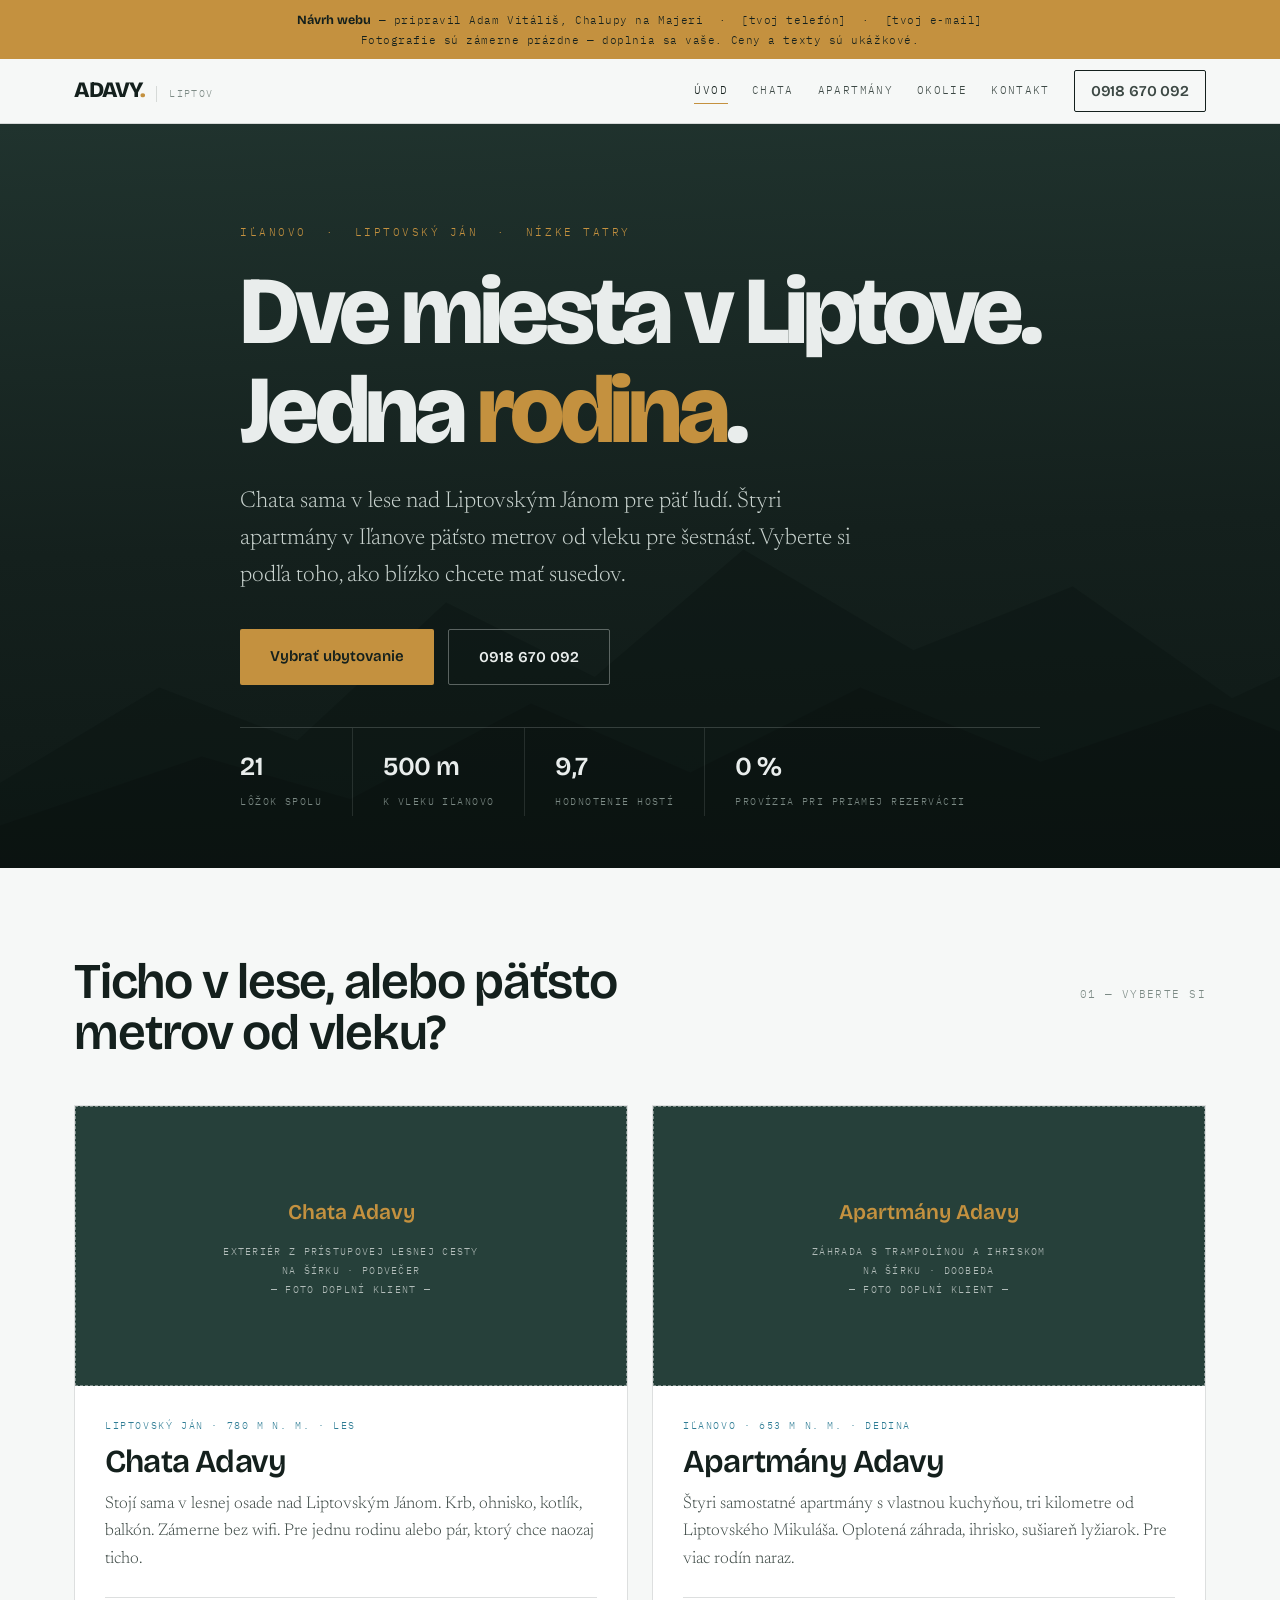
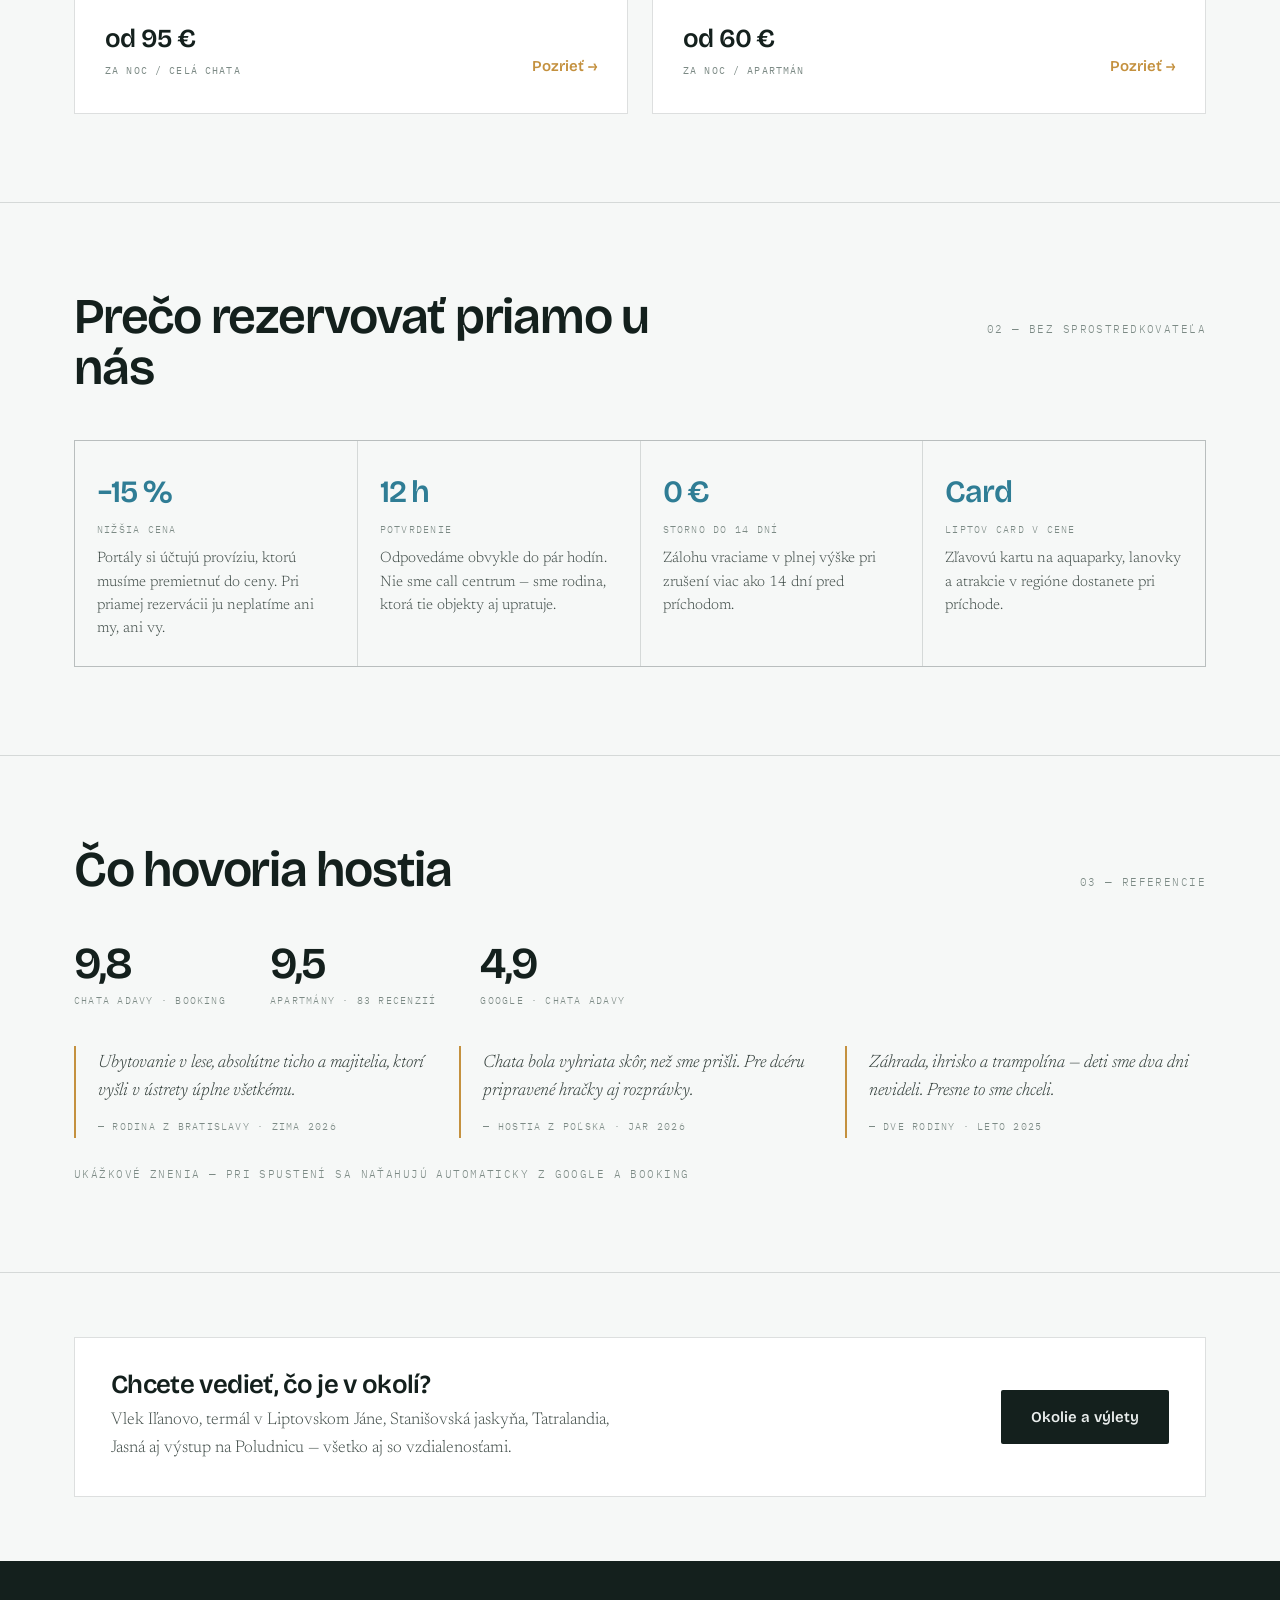
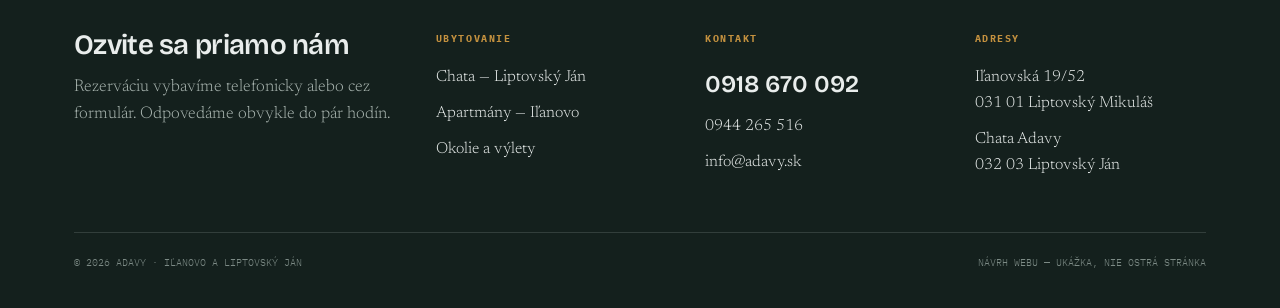
==== index.html @ ebac578f "Add files via upload" ====
<!DOCTYPE html>
<html lang="sk">
<head>
<meta charset="utf-8">
<meta name="viewport" content="width=device-width, initial-scale=1, viewport-fit=cover">
<title>Adavy — chata a apartmány v Liptove | Iľanovo a Liptovský Ján</title>
<meta name="description" content="Chata v lese pre 5 osôb v Liptovskom Jáne a 4 apartmány pre 16 osôb v Iľanove. 500 m od vleku, 10 minút od termálu. Rezervujte priamo u majiteľa bez provízie.">
<meta name="robots" content="noindex,nofollow">
<link rel="canonical" href="https://www.adavy.sk/">
<meta property="og:title" content="Adavy — chata a apartmány v Liptove">
<meta property="og:description" content="Chata v lese v Liptovskom Jáne a štyri apartmány v Iľanove. Priama rezervácia bez provízie.">
<meta property="og:type" content="website">
<link rel="preconnect" href="https://fonts.googleapis.com">
<link rel="preconnect" href="https://fonts.gstatic.com" crossorigin>
<link href="https://fonts.googleapis.com/css2?family=Bricolage+Grotesque:opsz,wght@12..96,400;12..96,600;12..96,800&family=Newsreader:ital,opsz,wght@0,6..72,300;0,6..72,400;1,6..72,300&family=IBM+Plex+Mono:wght@400;500&display=swap" rel="stylesheet">
<link rel="stylesheet" href="./style.css">
</head>
<body>

<a class="skip" href="#obsah">Preskočiť na obsah</a>

<div class="draftbar">
  <b>Návrh webu</b> — pripravil Adam Vitáliš, Chalupy na Majeri &nbsp;·&nbsp;
  [tvoj telefón] &nbsp;·&nbsp; [tvoj e-mail]<br>
  Fotografie sú zámerne prázdne — doplnia sa vaše. Ceny a texty sú ukážkové.
</div>

<nav class="nav">
  <div class="nav-in">
    <a href="./" class="brand"><span class="logo">ADAVY<span>.</span></span>
      <span class="alt-badge">Liptov</span></a>
    <div class="nav-links">
      <a href="./" aria-current="page">Úvod</a>
      <a href="./chata-liptovsky-jan/">Chata</a>
      <a href="./apartmany-ilanovo/">Apartmány</a>
      <a href="./okolie/">Okolie</a>
      <a href="./kontakt/">Kontakt</a>
      <a href="tel:+421918670092" class="nav-tel">0918 670 092</a>
    </div>
  </div>
</nav>

<main id="obsah">

<header class="hero hero-home">
  <div class="hero-bg"></div>
  <svg class="ridge" viewBox="0 0 1400 420" preserveAspectRatio="none" aria-hidden="true">
    <path d="M0 340 L150 250 L280 300 L420 170 L560 240 L700 120 L860 215 L1010 155 L1160 260 L1280 205 L1400 280 L1400 420 L0 420 Z" fill="#0B1512" opacity=".85"/>
    <path d="M0 380 L190 315 L330 355 L500 265 L650 330 L810 250 L980 320 L1140 265 L1300 330 L1400 300 L1400 420 L0 420 Z" fill="#080F0D"/>
  </svg>
  <div class="wrap">
    <div class="eyebrow">Iľanovo &nbsp;·&nbsp; Liptovský Ján &nbsp;·&nbsp; Nízke Tatry</div>
    <h1>Dve miesta v Liptove.<br>Jedna <em>rodina</em>.</h1>
    <p class="lede">Chata sama v lese nad Liptovským Jánom pre päť ľudí. Štyri apartmány v Iľanove päťsto metrov od vleku pre šestnásť. Vyberte si podľa toho, ako blízko chcete mať susedov.</p>
    <div class="hero-cta">
      <a href="#vyber" class="btn btn-primary">Vybrať ubytovanie</a>
      <a href="tel:+421918670092" class="btn btn-ghost">0918 670 092</a>
    </div>
    <div class="hero-meta">
      <div><b>21</b><span>lôžok spolu</span></div>
      <div><b>500 m</b><span>k vleku Iľanovo</span></div>
      <div><b>9,7</b><span>hodnotenie hostí</span></div>
      <div><b>0 %</b><span>provízia pri priamej rezervácii</span></div>
    </div>
  </div>
</header>

<section id="vyber">
  <div class="wrap">
    <div class="sec-head">
      <h2>Ticho v lese, alebo päťsto metrov od vleku?</h2>
      <div class="mono">01 — Vyberte si</div>
    </div>

    <div class="choose">
      <a class="card" href="./chata-liptovsky-jan/">
        <div class="ph"><b>Chata Adavy</b>Exteriér z prístupovej lesnej cesty<br>na šírku · podvečer<br>— foto doplní klient —</div>
        <div class="card-body">
          <div class="card-alt">Liptovský Ján · 780 m n. m. · les</div>
          <h3>Chata Adavy</h3>
          <p>Stojí sama v lesnej osade nad Liptovským Jánom. Krb, ohnisko, kotlík, balkón. Zámerne bez wifi. Pre jednu rodinu alebo pár, ktorý chce naozaj ticho.</p>
          <div class="card-foot">
            <b>od 95 €<small>za noc / celá chata</small></b>
            <em>Pozrieť →</em>
          </div>
        </div>
      </a>

      <a class="card" href="./apartmany-ilanovo/">
        <div class="ph"><b>Apartmány Adavy</b>Záhrada s trampolínou a ihriskom<br>na šírku · doobeda<br>— foto doplní klient —</div>
        <div class="card-body">
          <div class="card-alt">Iľanovo · 653 m n. m. · dedina</div>
          <h3>Apartmány Adavy</h3>
          <p>Štyri samostatné apartmány s vlastnou kuchyňou, tri kilometre od Liptovského Mikuláša. Oplotená záhrada, ihrisko, sušiareň lyžiarok. Pre viac rodín naraz.</p>
          <div class="card-foot">
            <b>od 60 €<small>za noc / apartmán</small></b>
            <em>Pozrieť →</em>
          </div>
        </div>
      </a>
    </div>
  </div>
</section>

<section>
  <div class="wrap">
    <div class="sec-head">
      <h2>Prečo rezervovať priamo u nás</h2>
      <div class="mono">02 — Bez sprostredkovateľa</div>
    </div>
    <div class="okolie">
      <div class="ok"><b>−15 %</b><em>Nižšia cena</em><p>Portály si účtujú províziu, ktorú musíme premietnuť do ceny. Pri priamej rezervácii ju neplatíme ani my, ani vy.</p></div>
      <div class="ok"><b>12 h</b><em>Potvrdenie</em><p>Odpovedáme obvykle do pár hodín. Nie sme call centrum — sme rodina, ktorá tie objekty aj upratuje.</p></div>
      <div class="ok"><b>0 €</b><em>Storno do 14 dní</em><p>Zálohu vraciame v plnej výške pri zrušení viac ako 14 dní pred príchodom.</p></div>
      <div class="ok"><b>Card</b><em>Liptov Card v cene</em><p>Zľavovú kartu na aquaparky, lanovky a atrakcie v regióne dostanete pri príchode.</p></div>
    </div>
  </div>
</section>

<section>
  <div class="wrap">
    <div class="sec-head">
      <h2>Čo hovoria hostia</h2>
      <div class="mono">03 — Referencie</div>
    </div>
    <div class="score">
      <div><b>9,8</b><span>Chata Adavy · Booking</span></div>
      <div><b>9,5</b><span>Apartmány · 83 recenzií</span></div>
      <div><b>4,9</b><span>Google · Chata Adavy</span></div>
    </div>
    <div class="revs">
      <div class="rev"><p>Ubytovanie v lese, absolútne ticho a majitelia, ktorí vyšli v ústrety úplne všetkému.</p><cite>— Rodina z Bratislavy · zima 2026</cite></div>
      <div class="rev"><p>Chata bola vyhriata skôr, než sme prišli. Pre dcéru pripravené hračky aj rozprávky.</p><cite>— Hostia z Poľska · jar 2026</cite></div>
      <div class="rev"><p>Záhrada, ihrisko a trampolína — deti sme dva dni nevideli. Presne to sme chceli.</p><cite>— Dve rodiny · leto 2025</cite></div>
    </div>
    <p class="mono" style="margin-top:28px;color:var(--kamen)">Ukážkové znenia — pri spustení sa naťahujú automaticky z Google a Booking</p>
  </div>
</section>

<section class="tight last">
  <div class="wrap">
    <div class="cross">
      <div>
        <h3>Chcete vedieť, čo je v okolí?</h3>
        <p>Vlek Iľanovo, termál v Liptovskom Jáne, Stanišovská jaskyňa, Tatralandia, Jasná aj výstup na Poludnicu — všetko aj so vzdialenosťami.</p>
      </div>
      <a href="./okolie/" class="btn btn-dark">Okolie a výlety</a>
    </div>
  </div>
</section>

</main>

<footer>
  <div class="wrap">
    <div class="foot">
      <div>
        <h3>Ozvite sa priamo nám</h3>
        <p>Rezerváciu vybavíme telefonicky alebo cez formulár. Odpovedáme obvykle do pár hodín.</p>
      </div>
      <div>
        <h5>Ubytovanie</h5>
        <a href="./chata-liptovsky-jan/">Chata — Liptovský Ján</a>
        <a href="./apartmany-ilanovo/">Apartmány — Iľanovo</a>
        <a href="./okolie/">Okolie a výlety</a>
      </div>
      <div>
        <h5>Kontakt</h5>
        <a href="tel:+421918670092" class="tel">0918 670 092</a>
        <a href="tel:+421944265516">0944 265 516</a>
        <a href="mailto:info@adavy.sk">info@adavy.sk</a>
      </div>
      <div>
        <h5>Adresy</h5>
        <a href="./kontakt/">Iľanovská 19/52<br>031 01 Liptovský Mikuláš</a>
        <a href="./kontakt/">Chata Adavy<br>032 03 Liptovský Ján</a>
      </div>
    </div>
    <div class="legal">
      <span>© 2026 Adavy · Iľanovo a Liptovský Ján</span>
      <span>Návrh webu — ukážka, nie ostrá stránka</span>
    </div>
  </div>
</footer>

<div class="sticky">
  <a href="tel:+421918670092" style="background:var(--drevo);color:var(--noc)">Zavolať</a>
  <a href="#vyber" style="border:1px solid rgba(233,237,236,.35);color:var(--sneh)">Vybrať ubytovanie</a>
</div>

</body>
</html>
---- style.css ----
/* ==========================================================
   ADAVY — spoločné štýly
   Farby: smrek / sneh / drevo (ochra) / prameň (modrá)
   Písmo: Bricolage Grotesque · Newsreader · IBM Plex Mono
   ========================================================== */

:root{
  --noc:#14201D; --smrek:#26403A; --sneh:#E9EDEC; --papier:#F6F8F7;
  --pramen:#2F7D95; --drevo:#C4913F; --kamen:#7C8A85; --linka:rgba(20,32,29,.14);
  --disp:'Bricolage Grotesque',system-ui,sans-serif;
  --body:'Newsreader',Georgia,serif;
  --mono:'IBM Plex Mono',ui-monospace,monospace;
}
*{box-sizing:border-box;margin:0;padding:0}
html{scroll-behavior:smooth;scroll-padding-top:100px}
@media (prefers-reduced-motion:reduce){html{scroll-behavior:auto}*{animation:none!important;transition:none!important}}
body{background:var(--papier);color:var(--noc);font-family:var(--body);font-size:17px;
  line-height:1.62;font-weight:300;-webkit-font-smoothing:antialiased;overflow-x:hidden}
h1,h2,h3,h4{font-family:var(--disp);font-weight:600;line-height:1.03;letter-spacing:-.025em}
a{color:inherit}
img{max-width:100%;display:block}
.wrap{max-width:1180px;margin:0 auto;padding:0 24px}
.mono{font-family:var(--mono);font-size:11px;letter-spacing:.13em;text-transform:uppercase}
:focus-visible{outline:2px solid var(--drevo);outline-offset:3px}
.skip{position:absolute;left:-9999px}
.skip:focus{left:24px;top:10px;z-index:200;background:var(--drevo);color:var(--noc);
  padding:10px 18px;font-family:var(--disp);font-weight:600;border-radius:2px}

/* ---------- Pracovná lišta (pred spustením zmazať) ---------- */
.draftbar{background:var(--drevo);color:var(--noc);font-family:var(--mono);font-size:11px;
  letter-spacing:.05em;padding:9px 24px;text-align:center;line-height:1.75;position:relative;z-index:100}
.draftbar b{font-family:var(--disp);font-size:12.5px;letter-spacing:0}

/* ---------- Hlavička ---------- */
.nav{position:sticky;top:0;z-index:70;background:rgba(246,248,247,.94);
  backdrop-filter:blur(12px);border-bottom:1px solid var(--linka)}
.nav-in{max-width:1180px;margin:0 auto;padding:0 24px;height:64px;
  display:flex;align-items:center;justify-content:space-between;gap:20px}
.brand{display:flex;align-items:baseline;gap:12px;text-decoration:none}
.logo{font-family:var(--disp);font-weight:800;font-size:22px;letter-spacing:-.05em}
.logo span{color:var(--drevo)}
.alt-badge{font-family:var(--mono);font-size:9.5px;letter-spacing:.14em;color:var(--kamen);
  text-transform:uppercase;border-left:1px solid var(--linka);padding-left:12px}
.nav-links{display:flex;gap:24px;align-items:center}
.nav-links a{font-family:var(--mono);font-size:10.5px;letter-spacing:.13em;text-transform:uppercase;
  text-decoration:none;color:#3D4945;transition:color .18s;padding:4px 0;border-bottom:1px solid transparent}
.nav-links a:hover{color:var(--drevo)}
.nav-links a[aria-current="page"]{color:var(--noc);border-bottom-color:var(--drevo)}
.nav-tel{font-family:var(--disp)!important;font-size:15px!important;font-weight:600;
  letter-spacing:-.01em!important;text-transform:none!important;
  border:1px solid var(--noc)!important;padding:8px 16px!important;border-radius:2px}
.nav-tel:hover{background:var(--noc);color:var(--sneh)!important}
@media(max-width:980px){.nav-links a:not(.nav-tel){display:none}.alt-badge{display:none}}

/* ---------- Tlačidlá ---------- */
.btn{display:inline-block;font-family:var(--disp);font-weight:600;font-size:15px;padding:15px 30px;
  border-radius:2px;text-decoration:none;transition:transform .18s,background .18s;border:0;cursor:pointer}
.btn-primary{background:var(--drevo);color:var(--noc)}
.btn-primary:hover{transform:translateY(-2px);background:#D9A54D}
.btn-ghost{border:1px solid rgba(233,237,236,.35);color:var(--sneh)}
.btn-ghost:hover{background:rgba(233,237,236,.09)}
.btn-dark{background:var(--noc);color:var(--sneh)}
.btn-dark:hover{background:var(--smrek);transform:translateY(-2px)}

/* ---------- Hero ---------- */
.hero{position:relative;overflow:hidden;display:flex;flex-direction:column;justify-content:flex-end}
.hero-home{min-height:82vh;padding:100px 0 52px}
.hero-page{min-height:56vh;padding:88px 0 46px}
.hero-bg{position:absolute;inset:0;background:linear-gradient(178deg,#20332E,#14201D 55%,#0E1815)}
.ridge{position:absolute;left:0;right:0;bottom:0;height:60%;opacity:.5}
.hero .wrap{position:relative;z-index:2;color:var(--sneh)}
.eyebrow{font-family:var(--mono);font-size:10.5px;letter-spacing:.24em;text-transform:uppercase;
  color:var(--drevo);margin-bottom:22px}
.hero-home h1{font-size:clamp(44px,7.6vw,96px);font-weight:800;letter-spacing:-.045em;max-width:15ch}
.hero-page h1{font-size:clamp(38px,6vw,74px);font-weight:800;letter-spacing:-.045em;max-width:16ch}
.hero h1 em{font-style:normal;color:var(--drevo)}
.lede{font-size:clamp(18px,2.1vw,23px);max-width:48ch;margin-top:22px;color:#C9D3CF}
.hero-cta{margin-top:34px;display:flex;gap:14px;flex-wrap:wrap}
.hero-meta{display:flex;flex-wrap:wrap;margin-top:42px;border-top:1px solid rgba(233,237,236,.18)}
.hero-meta div{padding:18px 30px 0 0;margin-right:30px;border-right:1px solid rgba(233,237,236,.12)}
.hero-meta div:last-child{border:0;margin-right:0}
.hero-meta b{font-family:var(--disp);font-size:26px;font-weight:600;display:block;letter-spacing:-.03em}
.hero-meta span{font-family:var(--mono);font-size:9.5px;letter-spacing:.15em;
  text-transform:uppercase;color:var(--kamen)}

/* ---------- Sekcie ---------- */
section{padding:88px 0;border-bottom:1px solid var(--linka)}
section.tight{padding:64px 0}
section.last{border-bottom:0}
.sec-head{display:flex;justify-content:space-between;align-items:baseline;gap:24px;
  margin-bottom:46px;flex-wrap:wrap}
.sec-head h2{font-size:clamp(30px,4.2vw,50px);max-width:19ch}
.sec-head .mono{color:var(--kamen);white-space:nowrap}
.prose{max-width:66ch;font-size:19px}
.prose p+p{margin-top:18px}

/* ---------- Rozcestník (2 karty) ---------- */
.choose{display:grid;grid-template-columns:1fr 1fr;gap:24px}
.card{background:#fff;border:1px solid var(--linka);display:flex;flex-direction:column;
  text-decoration:none;transition:transform .2s,box-shadow .2s}
.card:hover{transform:translateY(-4px);box-shadow:0 14px 40px rgba(20,32,29,.1)}
.card .ph{min-height:280px}
.card-body{padding:32px 30px 34px;display:flex;flex-direction:column;flex:1}
.card-alt{font-family:var(--mono);font-size:10px;letter-spacing:.16em;color:var(--pramen);
  text-transform:uppercase;margin-bottom:12px}
.card h3{font-size:32px;margin-bottom:12px}
.card p{color:#3A4642;flex:1}
.card-foot{display:flex;justify-content:space-between;align-items:flex-end;gap:14px;
  margin-top:24px;padding-top:20px;border-top:1px solid var(--linka)}
.card-foot b{font-family:var(--disp);font-size:26px;font-weight:600;letter-spacing:-.03em}
.card-foot b small{font-family:var(--mono);font-size:9.5px;font-weight:400;letter-spacing:.12em;
  color:var(--kamen);text-transform:uppercase;display:block;margin-top:3px}
.card-foot em{font-style:normal;font-family:var(--disp);font-weight:600;font-size:15px;color:var(--drevo)}
@media(max-width:820px){.choose{grid-template-columns:1fr}}

/* ---------- Fotoplaceholder ---------- */
.ph{border:1px dashed rgba(233,237,236,.45);background:var(--smrek);display:flex;
  flex-direction:column;align-items:center;justify-content:center;text-align:center;
  color:rgba(233,237,236,.72);font-family:var(--mono);font-size:10px;letter-spacing:.13em;
  text-transform:uppercase;padding:24px;gap:9px;line-height:1.9}
.ph b{font-size:21px;font-family:var(--disp);letter-spacing:0;text-transform:none;
  color:var(--drevo);font-weight:600}

/* ---------- Vybavenie ---------- */
.facts{display:grid;grid-template-columns:repeat(4,1fr);gap:14px 26px;padding:26px 0;
  border-top:1px solid var(--linka);border-bottom:1px solid var(--linka)}
.facts div{font-family:var(--mono);font-size:11.5px;color:#48544F;display:flex;gap:9px;align-items:baseline}
.facts div i{font-style:normal;color:var(--drevo);font-size:13px}
@media(max-width:860px){.facts{grid-template-columns:repeat(2,1fr)}}

/* ---------- Galéria ---------- */
.gal{display:grid;grid-template-columns:repeat(4,1fr);gap:10px}
.gal .ph{min-height:190px}
.gal .g-wide{grid-column:span 2}
.gal .g-tall{grid-row:span 2}
@media(max-width:860px){.gal{grid-template-columns:repeat(2,1fr)}.gal .g-wide{grid-column:span 2}}

/* ---------- Rezervačný systém ---------- */
.book-sec{background:var(--noc);color:var(--sneh)}
.book-sec .sec-head h2{color:var(--sneh)}
.book-sec .sec-head .mono{color:var(--drevo)}
.nokom{display:inline-flex;align-items:center;gap:11px;border:1px solid rgba(196,145,63,.45);
  padding:10px 17px;margin-bottom:30px;font-family:var(--mono);font-size:10.5px;
  letter-spacing:.11em;text-transform:uppercase;color:var(--drevo)}
.booker{display:grid;grid-template-columns:1.25fr .85fr;border:1px solid rgba(233,237,236,.2)}
.cal-side{padding:30px;border-right:1px solid rgba(233,237,236,.2)}
.sum-side{padding:30px;background:rgba(233,237,236,.045);display:flex;flex-direction:column}
.unit-pick{display:flex;gap:8px;margin-bottom:24px;flex-wrap:wrap}
.unit-pick button{flex:1;min-width:128px;background:transparent;color:var(--sneh);cursor:pointer;
  border:1px solid rgba(233,237,236,.25);padding:12px;font-family:var(--disp);font-size:14px;
  font-weight:600;text-align:left;transition:all .18s;border-radius:2px}
.unit-pick button span{display:block;font-family:var(--mono);font-size:9px;letter-spacing:.13em;
  color:var(--kamen);text-transform:uppercase;margin-top:4px;font-weight:400}
.unit-pick button.sel{background:var(--drevo);color:var(--noc);border-color:var(--drevo)}
.unit-pick button.sel span{color:rgba(20,32,29,.72)}
.cal-nav{display:flex;justify-content:space-between;align-items:center;margin-bottom:15px}
.cal-nav strong{font-family:var(--disp);font-size:19px;font-weight:600}
.cal-nav button{background:transparent;border:1px solid rgba(233,237,236,.25);color:var(--sneh);
  width:32px;height:32px;cursor:pointer;font-size:15px;border-radius:2px;line-height:1}
.cal-nav button:hover{background:rgba(233,237,236,.1)}
.dow{display:grid;grid-template-columns:repeat(7,1fr);gap:3px;margin-bottom:5px}
.dow div{text-align:center;font-family:var(--mono);font-size:9px;letter-spacing:.1em;
  color:var(--kamen);text-transform:uppercase;padding:5px 0}
.cal-grid{display:grid;grid-template-columns:repeat(7,1fr);gap:3px}
.day{aspect-ratio:1;display:flex;align-items:center;justify-content:center;font-family:var(--mono);
  font-size:12px;cursor:pointer;border:1px solid transparent;border-radius:2px;transition:all .12s}
.day.free:hover{border-color:var(--drevo)}
.day.busy{color:rgba(233,237,236,.24);text-decoration:line-through;cursor:not-allowed;
  background:repeating-linear-gradient(45deg,transparent,transparent 3px,rgba(233,237,236,.05) 3px,rgba(233,237,236,.05) 6px)}
.day.pad{cursor:default}
.day.sel-edge{background:var(--drevo);color:var(--noc);font-weight:500}
.day.in-range{background:rgba(196,145,63,.22)}
.legend{display:flex;gap:18px;margin-top:16px;font-family:var(--mono);font-size:9.5px;
  color:var(--kamen);text-transform:uppercase;flex-wrap:wrap}
.legend i{display:inline-block;width:10px;height:10px;margin-right:6px;vertical-align:-1px;border-radius:1px}
.sum-side h4{font-size:20px;margin-bottom:18px}
.row{display:flex;justify-content:space-between;gap:12px;padding:10px 0;
  border-bottom:1px solid rgba(233,237,236,.12);font-family:var(--mono);font-size:11.5px}
.row span:first-child{color:var(--kamen)}
.row.tot{border-bottom:0;padding-top:16px;font-size:14px;align-items:baseline}
.row.tot span:last-child{font-family:var(--disp);font-size:29px;font-weight:600;
  letter-spacing:-.03em;color:var(--drevo)}
.guests{display:flex;align-items:center;justify-content:space-between;margin:18px 0;
  font-family:var(--mono);font-size:11px;letter-spacing:.1em;text-transform:uppercase;color:var(--kamen)}
.stepper{display:flex;align-items:center;gap:12px}
.stepper button{width:28px;height:28px;background:transparent;border:1px solid rgba(233,237,236,.28);
  color:var(--sneh);cursor:pointer;border-radius:2px;font-size:15px;line-height:1}
.stepper b{font-family:var(--disp);font-size:19px;min-width:22px;text-align:center}
.sum-side .btn{margin-top:auto;text-align:center;width:100%}
.hint{font-family:var(--mono);font-size:9.5px;color:var(--kamen);margin-top:12px;
  text-align:center;line-height:1.8}
@media(max-width:860px){.booker{grid-template-columns:1fr}
  .cal-side{border-right:0;border-bottom:1px solid rgba(233,237,236,.2)}}

/* ---------- Cenník ---------- */
.cen{width:100%;border-collapse:collapse;background:#fff;border:1px solid var(--linka)}
.cen th,.cen td{padding:15px 18px;text-align:left;border-bottom:1px solid var(--linka)}
.cen th{font-family:var(--mono);font-size:9.5px;letter-spacing:.14em;text-transform:uppercase;
  color:var(--kamen);font-weight:400;background:#FBFCFC}
.cen td{font-family:var(--mono);font-size:13px}
.cen td:first-child{font-family:var(--disp);font-size:16px;font-weight:600}
.cen tr:last-child td{border-bottom:0}
.cen .hi{color:var(--drevo);font-weight:500}
.cen .sub{font-family:var(--mono);font-size:10px;letter-spacing:.1em;color:var(--kamen);
  text-transform:uppercase;font-weight:400;display:block;margin-top:3px}
.cen-note{margin-top:20px;display:grid;grid-template-columns:repeat(3,1fr);gap:22px}
.cen-note div{font-size:15px;color:#3F4B47}
.cen-note b{font-family:var(--disp);display:block;margin-bottom:5px;font-size:15px}
@media(max-width:760px){.cen th:nth-child(3),.cen td:nth-child(3){display:none}
  .cen-note{grid-template-columns:1fr}}

/* ---------- Okolie ---------- */
.okolie{display:grid;grid-template-columns:repeat(4,1fr);gap:1px;background:var(--linka);
  border:1px solid var(--linka)}
.ok{background:var(--papier);padding:26px 22px}
.ok b{font-family:var(--disp);font-size:31px;font-weight:600;letter-spacing:-.035em;
  display:block;color:var(--pramen)}
.ok em{font-style:normal;font-family:var(--mono);font-size:9.5px;letter-spacing:.13em;
  text-transform:uppercase;color:var(--kamen);display:block;margin:5px 0 10px}
.ok p{font-size:15px;color:#3F4B47;line-height:1.55}
@media(max-width:860px){.okolie{grid-template-columns:repeat(2,1fr)}}
@media(max-width:480px){.okolie{grid-template-columns:1fr}}

/* ---------- FAQ ---------- */
.faq details{border-bottom:1px solid var(--linka)}
.faq summary{cursor:pointer;padding:20px 0;font-family:var(--disp);font-size:19px;font-weight:600;
  letter-spacing:-.02em;list-style:none;display:flex;justify-content:space-between;
  align-items:center;gap:16px}
.faq summary::-webkit-details-marker{display:none}
.faq summary::after{content:"+";color:var(--drevo);font-size:24px;font-weight:400;flex-shrink:0}
.faq details[open] summary::after{content:"−"}
.faq p{padding:0 0 22px;color:#3F4B47;max-width:74ch}

/* ---------- Recenzie ---------- */
.score{display:flex;gap:44px;margin-bottom:38px;flex-wrap:wrap}
.score div b{font-family:var(--disp);font-size:44px;font-weight:600;letter-spacing:-.04em;
  display:block;line-height:1}
.score div span{font-family:var(--mono);font-size:9.5px;letter-spacing:.13em;
  text-transform:uppercase;color:var(--kamen);display:block;margin-top:7px}
.revs{display:grid;grid-template-columns:repeat(3,1fr);gap:24px}
.rev{border-left:2px solid var(--drevo);padding:4px 0 4px 22px}
.rev p{font-size:18px;font-style:italic;color:#2E3A36;line-height:1.55}
.rev cite{display:block;margin-top:13px;font-family:var(--mono);font-size:9.5px;
  letter-spacing:.13em;text-transform:uppercase;color:var(--kamen);font-style:normal}
@media(max-width:860px){.revs{grid-template-columns:1fr}}

/* ---------- Formulár ---------- */
.contact-grid{display:grid;grid-template-columns:1fr 1fr;gap:52px}
.field{margin-bottom:18px}
.field label{display:block;font-family:var(--mono);font-size:9.5px;letter-spacing:.14em;
  text-transform:uppercase;color:var(--kamen);margin-bottom:7px}
.field input,.field textarea,.field select{width:100%;padding:12px 14px;border:1px solid var(--linka);
  background:#fff;font-family:var(--body);font-size:16px;border-radius:2px;color:var(--noc)}
.field textarea{min-height:120px;resize:vertical}
.two{display:grid;grid-template-columns:1fr 1fr;gap:14px}
@media(max-width:860px){.contact-grid{grid-template-columns:1fr;gap:38px}}

/* ---------- Pásik s odkazom na druhý objekt ---------- */
.cross{background:#fff;border:1px solid var(--linka);padding:34px 36px;display:flex;
  justify-content:space-between;align-items:center;gap:28px;flex-wrap:wrap}
.cross h3{font-size:26px;margin-bottom:8px}
.cross p{color:#3F4B47;max-width:52ch}

/* ---------- Päta ---------- */
footer{background:var(--noc);color:var(--sneh);padding:70px 0 38px}
.foot{display:grid;grid-template-columns:1.4fr 1fr 1fr 1fr;gap:38px}
.foot h3{font-size:28px;margin-bottom:14px}
.foot p{color:#A9B5B0;max-width:34ch}
.foot h5{font-family:var(--mono);font-size:9.5px;letter-spacing:.16em;text-transform:uppercase;
  color:var(--drevo);margin-bottom:14px}
.foot a{display:block;text-decoration:none;padding:5px 0;font-size:16px}
.foot a:hover{color:var(--drevo)}
.tel{font-family:var(--disp)!important;font-size:24px!important;font-weight:600}
.legal{margin-top:48px;padding-top:22px;border-top:1px solid rgba(233,237,236,.14);
  font-family:var(--mono);font-size:9.5px;color:var(--kamen);display:flex;
  justify-content:space-between;gap:20px;flex-wrap:wrap;text-transform:uppercase}
@media(max-width:940px){.foot{grid-template-columns:1fr 1fr}}
@media(max-width:620px){.foot{grid-template-columns:1fr}}

/* ---------- Mobilná lišta ---------- */
.sticky{position:fixed;bottom:0;left:0;right:0;background:var(--noc);padding:11px 16px;
  display:none;gap:10px;z-index:80;border-top:1px solid rgba(196,145,63,.3)}
.sticky a{flex:1;text-align:center;font-family:var(--disp);font-weight:600;font-size:14px;
  padding:13px;text-decoration:none;border-radius:2px}
@media(max-width:900px){.sticky{display:flex}body{padding-bottom:66px}}
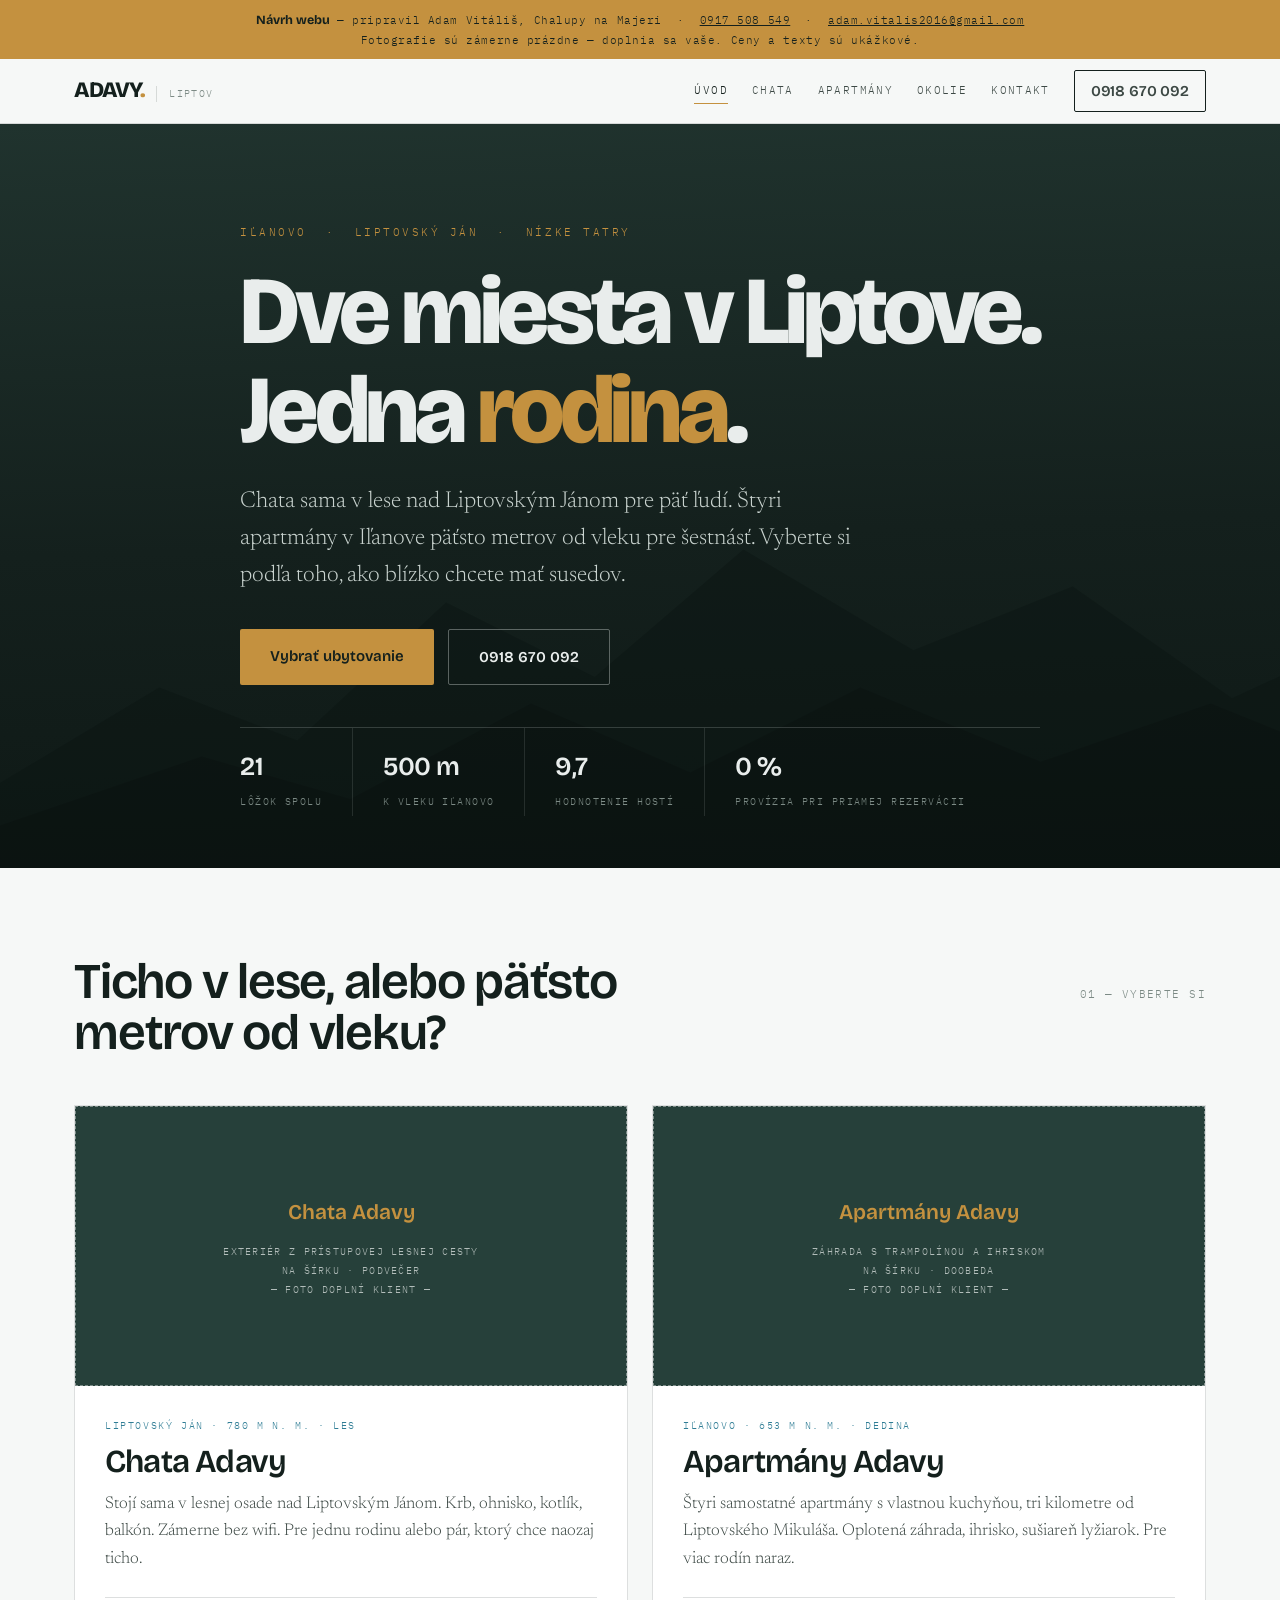
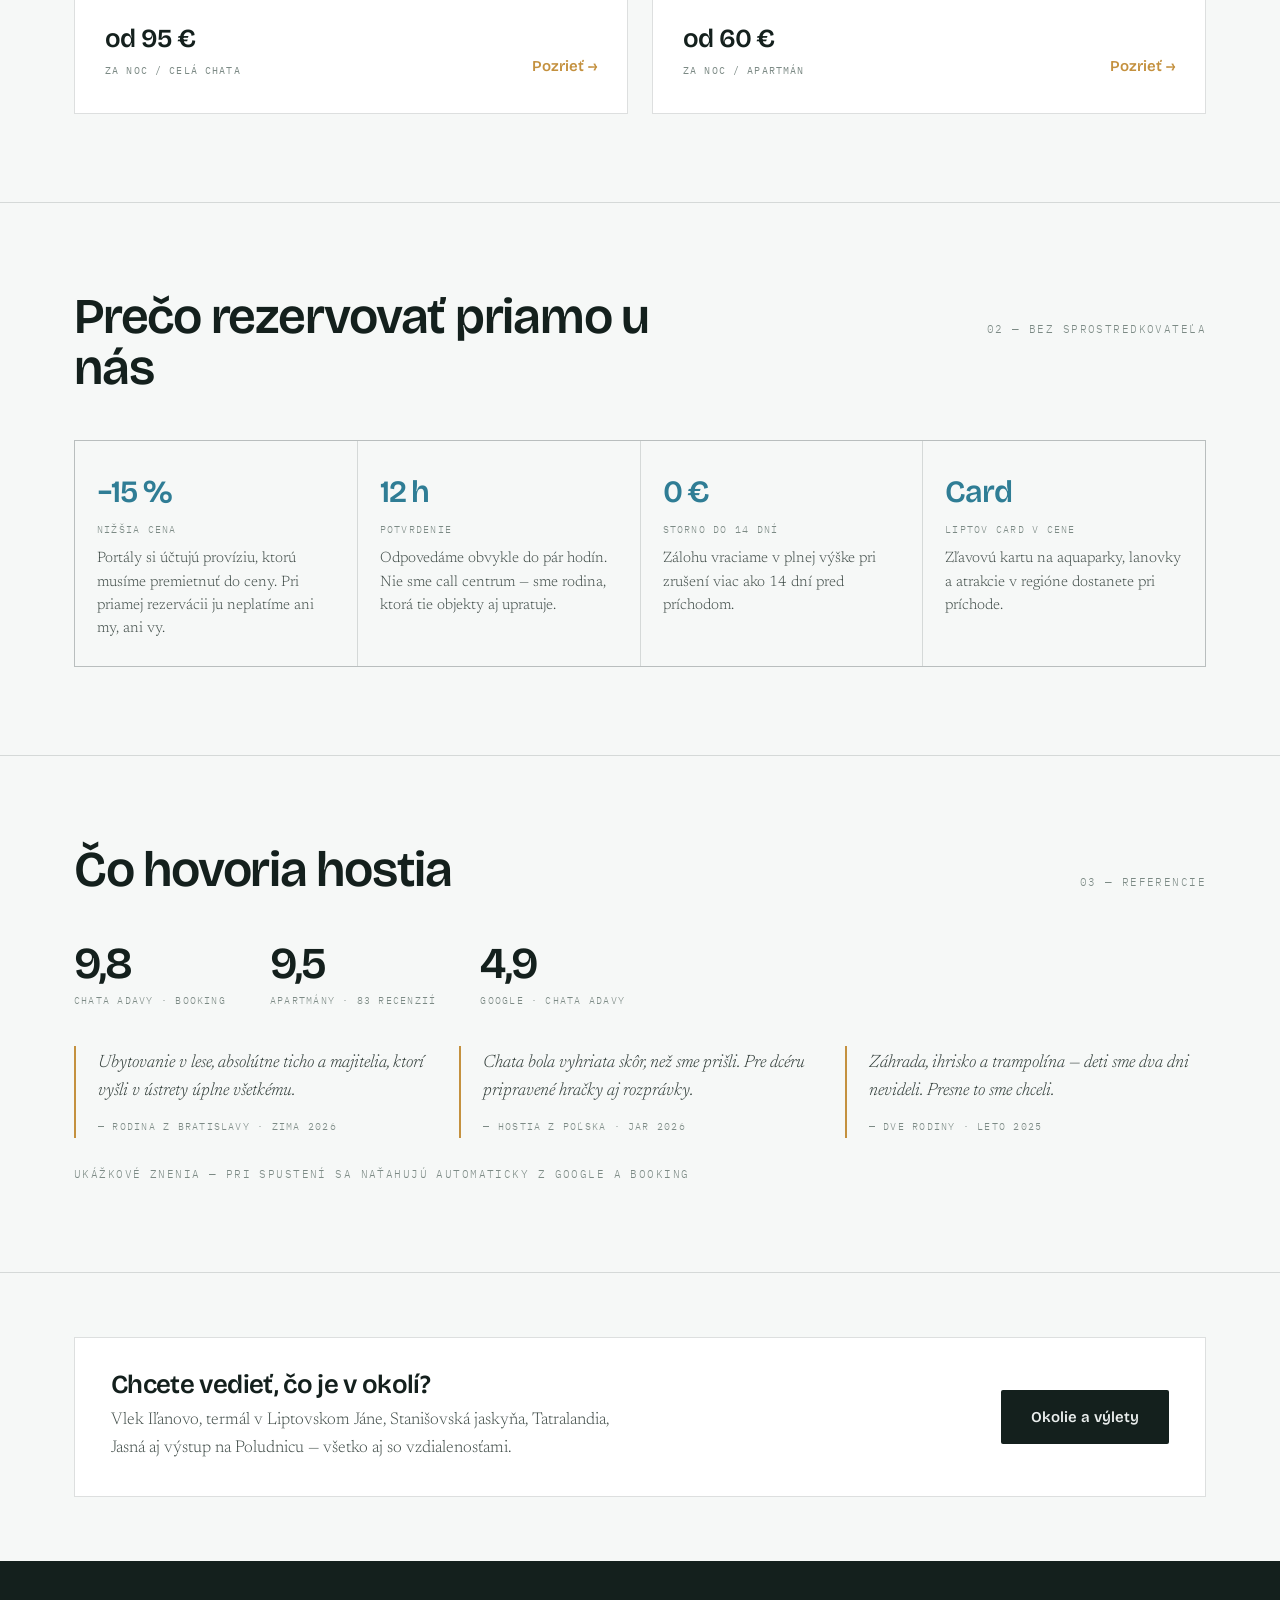
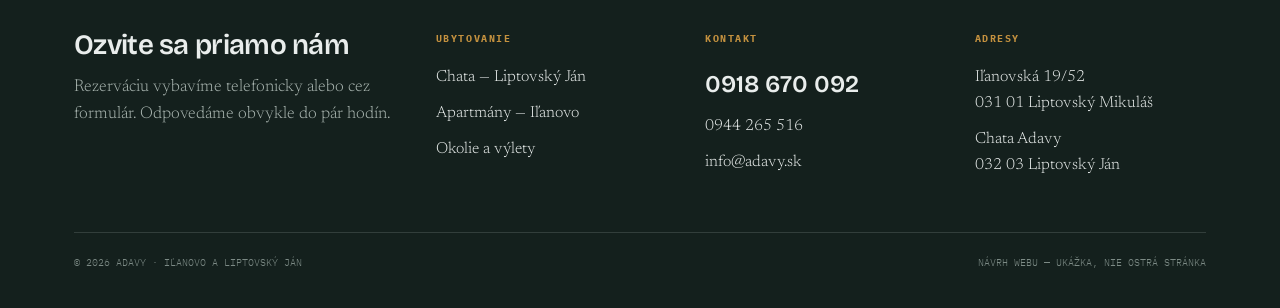
==== commit 87de6bca: "Add files via upload" ====
--- a/index.html
+++ b/index.html
@@ -21,7 +21,8 @@
 
 <div class="draftbar">
   <b>Návrh webu</b> — pripravil Adam Vitáliš, Chalupy na Majeri &nbsp;·&nbsp;
-  [tvoj telefón] &nbsp;·&nbsp; [tvoj e-mail]<br>
+  <a href="tel:+421917508549">0917 508 549</a> &nbsp;·&nbsp;
+  <a href="mailto:adam.vitalis2016@gmail.com">adam.vitalis2016@gmail.com</a><br>
   Fotografie sú zámerne prázdne — doplnia sa vaše. Ceny a texty sú ukážkové.
 </div>
 
@@ -29,7 +30,7 @@
   <div class="nav-in">
     <a href="./" class="brand"><span class="logo">ADAVY<span>.</span></span>
       <span class="alt-badge">Liptov</span></a>
-    <div class="nav-links">
+    <div class="nav-links" id="navLinks">
       <a href="./" aria-current="page">Úvod</a>
       <a href="./chata-liptovsky-jan/">Chata</a>
       <a href="./apartmany-ilanovo/">Apartmány</a>
@@ -37,6 +38,7 @@
       <a href="./kontakt/">Kontakt</a>
       <a href="tel:+421918670092" class="nav-tel">0918 670 092</a>
     </div>
+      <button class="nav-toggle" id="navToggle" aria-label="Otvoriť menu" aria-expanded="false" aria-controls="navLinks"><span></span><span></span><span></span></button>
   </div>
 </nav>
 
@@ -188,5 +190,6 @@
   <a href="#vyber" style="border:1px solid rgba(233,237,236,.35);color:var(--sneh)">Vybrať ubytovanie</a>
 </div>
 
+<script src="./menu.js"></script>
 </body>
 </html>
--- a/style.css
+++ b/style.css
@@ -50,7 +50,30 @@
   letter-spacing:-.01em!important;text-transform:none!important;
   border:1px solid var(--noc)!important;padding:8px 16px!important;border-radius:2px}
 .nav-tel:hover{background:var(--noc);color:var(--sneh)!important}
-@media(max-width:980px){.nav-links a:not(.nav-tel){display:none}.alt-badge{display:none}}
+/* --- hamburger --- */
+.nav-toggle{display:none;background:transparent;border:1px solid var(--linka);
+  width:42px;height:38px;border-radius:2px;cursor:pointer;padding:0;
+  flex-direction:column;align-items:center;justify-content:center;gap:4px}
+.nav-toggle span{display:block;width:18px;height:1.5px;background:var(--noc);
+  transition:transform .22s ease,opacity .18s ease}
+.nav-toggle.is-open span:nth-child(1){transform:translateY(5.5px) rotate(45deg)}
+.nav-toggle.is-open span:nth-child(2){opacity:0}
+.nav-toggle.is-open span:nth-child(3){transform:translateY(-5.5px) rotate(-45deg)}
+
+@media(max-width:980px){
+  .alt-badge{display:none}
+  .nav-toggle{display:flex}
+  .nav-links{position:absolute;top:100%;left:0;right:0;
+    background:var(--papier);border-bottom:1px solid var(--linka);
+    box-shadow:0 16px 40px rgba(20,32,29,.12);
+    flex-direction:column;align-items:stretch;gap:0;
+    padding:6px 24px 22px;display:none}
+  .nav-links.open{display:flex}
+  .nav-links a:not(.nav-tel){padding:15px 2px;border-bottom:1px solid var(--linka);
+    font-size:12px;letter-spacing:.16em}
+  .nav-links a[aria-current="page"]{border-bottom-color:var(--drevo)}
+  .nav-tel{margin-top:18px;text-align:center;font-size:17px!important;padding:13px!important}
+}
 
 /* ---------- Tlačidlá ---------- */
 .btn{display:inline-block;font-family:var(--disp);font-weight:600;font-size:15px;padding:15px 30px;
